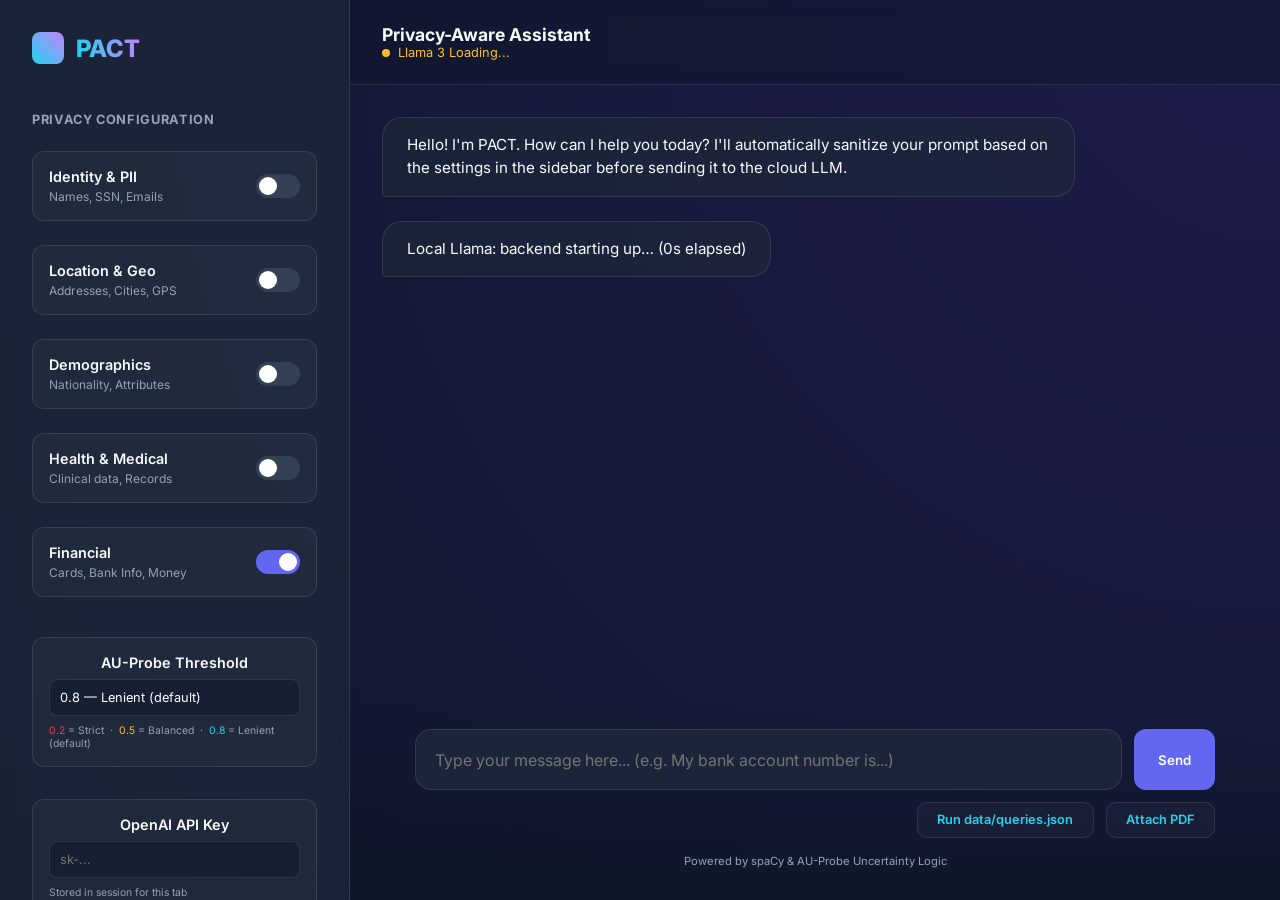
==== index.html @ 73c7859b "Fix infinite 404 loop; force cache-bust config.js and app.js - app.js: treat non-2xx HTTP responses " ====
<!DOCTYPE html>
<html lang="en">
<head>
    <meta charset="UTF-8">
    <meta name="viewport" content="width=device-width, initial-scale=1.0">
    <title>PACT | Private LLM Workspace</title>
    <link rel="stylesheet" href="style.css?v=2">
    <link rel="preconnect" href="https://fonts.googleapis.com">
    <link rel="preconnect" href="https://fonts.gstatic.com" crossorigin>
    <link href="https://fonts.googleapis.com/css2?family=Inter:wght@400;600;800&display=swap" rel="stylesheet">
</head>
<body>
    <aside class="sidebar">
        <div class="logo-container">
            <div style="width: 32px; height: 32px; background: linear-gradient(45deg, var(--accent-cyan), var(--accent-purple)); border-radius: 8px;"></div>
            <h1>PACT</h1>
        </div>
        
        <div class="privacy-controls">
            <h2 style="font-size: 0.8rem; text-transform: uppercase; letter-spacing: 0.05em; color: var(--text-muted);">Privacy Configuration</h2>
            
            <div class="control-item">
                <div class="control-label">
                    <span>Identity & PII</span>
                    <small>Names, SSN, Emails</small>
                </div>
                <label class="switch">
                    <input type="checkbox" id="toggle-identity">
                    <span class="slider"></span>
                </label>
            </div>

            <div class="control-item">
                <div class="control-label">
                    <span>Location & Geo</span>
                    <small>Addresses, Cities, GPS</small>
                </div>
                <label class="switch">
                    <input type="checkbox" id="toggle-location">
                    <span class="slider"></span>
                </label>
            </div>

            <div class="control-item">
                <div class="control-label">
                    <span>Demographics</span>
                    <small>Nationality, Attributes</small>
                </div>
                <label class="switch">
                    <input type="checkbox" id="toggle-demographic">
                    <span class="slider"></span>
                </label>
            </div>

            <div class="control-item">
                <div class="control-label">
                    <span>Health & Medical</span>
                    <small>Clinical data, Records</small>
                </div>
                <label class="switch">
                    <input type="checkbox" id="toggle-health">
                    <span class="slider"></span>
                </label>
            </div>

            <div class="control-item">
                <div class="control-label">
                    <span>Financial</span>
                    <small>Cards, Bank Info, Money</small>
                </div>
                <label class="switch">
                    <input type="checkbox" id="toggle-financial" checked>
                    <span class="slider"></span>
                </label>
            </div>
            <div class="control-item" style="margin-top: 1rem; flex-direction: column; align-items: flex-start; gap: 8px;">
                <div class="control-label" style="width: 100%; display: flex; justify-content: space-between; align-items: center;">
                    <span>AU-Probe Threshold</span>
                </div>
                <select id="au-threshold-select" style="width: 100%; background: rgba(15, 23, 42, 0.5); border: 1px solid var(--glass-border); border-radius: 8px; padding: 10px; color: white; font-size: 0.8rem; outline: none; cursor: pointer; appearance: none; -webkit-appearance: none;">
                    <option value="0.2">0.2 — Strict (flag most uncertainty)</option>
                    <option value="0.5">0.5 — Balanced</option>
                    <option value="0.8" selected>0.8 — Lenient (default)</option>
                </select>
                <small style="color: var(--text-muted); font-size: 0.65rem;">
                    <span style="color: #ef4444;">0.2</span> = Strict &nbsp;·&nbsp;
                    <span style="color: #fbbf24;">0.5</span> = Balanced &nbsp;·&nbsp;
                    <span style="color: #22d3ee;">0.8</span> = Lenient (default)
                </small>
            </div>

            <div class="control-item" style="margin-top: 0.5rem; flex-direction: column; align-items: flex-start; gap: 8px;">
                <div class="control-label" style="width: 100%; display: flex; justify-content: space-between; align-items: center;">
                    <span>OpenAI API Key <span id="key-status" style="font-size: 0.7rem; color: #94a3b8; font-weight: normal;"></span></span>
                </div>
                <input type="password" id="api-key-input" placeholder="sk-..." style="width: 100%; background: rgba(15, 23, 42, 0.5); border: 1px solid var(--glass-border); border-radius: 8px; padding: 10px; color: white; font-size: 0.8rem; outline: none;">
                <small style="color: var(--text-muted); font-size: 0.65rem;">Stored in session for this tab</small>
            </div>
        </div>

        <div style="margin-top: auto; padding-top: 2rem; border-top: 1px solid var(--glass-border);">
            <p style="font-size: 0.75rem; color: var(--text-muted);">
                PACT ensures that raw sensitive data stays on your device. Only sanitized prompts reach the cloud.
            </p>
        </div>
    </aside>

    <main class="chat-container">
        <header class="chat-header">
            <h2 style="font-size: 1.1rem;">Privacy-Aware Assistant</h2>
            <div id="llama-status-badge" style="display: flex; align-items: center; gap: 8px; font-size: 0.8rem; color: var(--accent-cyan); opacity: 0.5;">
                <div id="llama-status-dot" style="width: 8px; height: 8px; border-radius: 50%; background: #94a3b8;"></div>
                <span id="llama-status-text">Llama 3 Loading...</span>
            </div>
        </header>

        <div class="chat-messages" id="chat-messages">
            <div class="message bot-message">
                Hello! I'm PACT. How can I help you today? I'll automatically sanitize your prompt based on the settings in the sidebar before sending it to the cloud LLM.
            </div>
        </div>

        <div class="chat-input-area">
            <div id="attachment-preview" style="display: none; margin-bottom: 8px; font-size: 0.8rem; background: rgba(94, 234, 212, 0.1); padding: 6px 10px; border-radius: 6px; border: 1px solid var(--accent-cyan); color: var(--accent-cyan);">
                <span id="attached-filename"></span>
                <button id="remove-attachment" style="background: none; border: none; color: #ff6b6b; cursor: pointer; margin-left: 10px; font-weight: bold;">✕</button>
            </div>
            <div class="input-wrapper">
                <textarea id="user-input" placeholder="Type your message here... (e.g. My bank account number is...)" rows="1"></textarea>
                <button type="button" id="send-btn">Send</button>
            </div>
            <div class="input-actions">
                <button type="button" id="batch-from-file-btn" class="action-btn" title="Runs every query in data/queries.json on the server">Run data/queries.json</button>
                <button type="button" id="attach-doc-btn" class="action-btn" title="Extract text from a PDF into the chat box">Attach PDF</button>
                <input type="file" id="file-input" style="display: none;" accept=".pdf,.png,.jpg,.jpeg">
            </div>
            <p style="text-align: center; font-size: 0.7rem; color: var(--text-muted); margin-top: 1rem;">
                Powered by spaCy & AU-Probe Uncertainty Logic
            </p>
        </div>
    </main>

    <script src="config.js?v=2"></script>
    <script src="app.js?v=4"></script>
</body>
</html>
---- style.css ----
:root {
    --primary: #6366f1;
    --primary-hover: #4f46e5;
    --bg-dark: #0f172a;
    --panel-bg: rgba(30, 41, 59, 0.7);
    --glass-border: rgba(255, 255, 255, 0.1);
    --text-main: #f8fafc;
    --text-muted: #94a3b8;
    --accent-cyan: #22d3ee;
    --accent-purple: #c084fc;
}

* {
    margin: 0;
    padding: 0;
    box-sizing: border-box;
    font-family: 'Inter', -apple-system, BlinkMacSystemFont, "Segoe UI", Roboto, Helvetica, Arial, sans-serif;
}

body {
    background: radial-gradient(circle at top right, #1e1b4b, #0f172a);
    color: var(--text-main);
    height: 100vh;
    display: flex;
    overflow: hidden;
}

/* Sidebar Styling */
.sidebar {
    width: 350px;
    background: var(--panel-bg);
    backdrop-filter: blur(12px);
    border-right: 1px solid var(--glass-border);
    padding: 2rem;
    display: flex;
    flex-direction: column;
    gap: 2rem;
    overflow-y: auto;
    height: 100vh;
}

.logo-container {
    display: flex;
    align-items: center;
    gap: 12px;
    margin-bottom: 1rem;
}

.logo-container h1 {
    font-size: 1.5rem;
    font-weight: 800;
    background: linear-gradient(to right, var(--accent-cyan), var(--accent-purple));
    -webkit-background-clip: text;
    -webkit-text-fill-color: transparent;
}

.privacy-controls {
    display: flex;
    flex-direction: column;
    gap: 1.5rem;
}

.control-item {
    display: flex;
    justify-content: space-between;
    align-items: center;
    background: rgba(255, 255, 255, 0.03);
    padding: 1rem;
    border-radius: 12px;
    border: 1px solid var(--glass-border);
    transition: all 0.3s ease;
}

.control-item:hover {
    border-color: rgba(99, 102, 241, 0.4);
    background: rgba(255, 255, 255, 0.05);
}

.control-label {
    display: flex;
    flex-direction: column;
    gap: 4px;
}

.control-label span {
    font-weight: 600;
    font-size: 0.9rem;
}

.control-label small {
    color: var(--text-muted);
    font-size: 0.75rem;
}

/* Modern Toggle Switch */
.switch {
    position: relative;
    display: inline-block;
    width: 44px;
    height: 24px;
}

.switch input {
    opacity: 0;
    width: 0;
    height: 0;
}

.slider {
    position: absolute;
    cursor: pointer;
    top: 0;
    left: 0;
    right: 0;
    bottom: 0;
    background-color: #334155;
    transition: .4s;
    border-radius: 24px;
}

.slider:before {
    position: absolute;
    content: "";
    height: 18px;
    width: 18px;
    left: 3px;
    bottom: 3px;
    background-color: white;
    transition: .4s;
    border-radius: 50%;
}

input:checked + .slider {
    background-color: var(--primary);
}

input:checked + .slider:before {
    transform: translateX(20px);
}

/* Chat Area Main Styling */
.chat-container {
    flex: 1;
    display: flex;
    flex-direction: column;
    height: 100vh;
}

.chat-header {
    padding: 1.5rem 2rem;
    border-bottom: 1px solid var(--glass-border);
    background: rgba(15, 23, 42, 0.5);
    backdrop-filter: blur(8px);
}

.chat-messages {
    flex: 1;
    overflow-y: auto;
    padding: 2rem;
    display: flex;
    flex-direction: column;
    gap: 1.5rem;
}

.message {
    max-width: 80%;
    padding: 1rem 1.5rem;
    border-radius: 20px;
    line-height: 1.5;
    font-size: 0.95rem;
    animation: fadeIn 0.3s ease;
}

.user-message {
    align-self: flex-end;
    background: var(--primary);
    color: white;
    border-bottom-right-radius: 4px;
}

.bot-message {
    align-self: flex-start;
    background: var(--panel-bg);
    border: 1px solid var(--glass-border);
    border-bottom-left-radius: 4px;
}

.chat-input-area {
    padding: 2rem;
    background: linear-gradient(to top, var(--bg-dark), transparent);
}

.input-wrapper {
    max-width: 800px;
    margin: 0 auto;
    position: relative;
    display: flex;
    gap: 12px;
}

textarea {
    width: 100%;
    background: rgba(30, 41, 59, 0.8);
    border: 1px solid var(--glass-border);
    border-radius: 16px;
    padding: 1.2rem;
    color: white;
    resize: none;
    outline: none;
    font-size: 1rem;
    backdrop-filter: blur(10px);
    transition: border 0.3s ease;
}

textarea:focus {
    border-color: var(--primary);
}

#send-btn {
    background: var(--primary);
    color: white;
    border: none;
    padding: 0 1.5rem;
    border-radius: 12px;
    cursor: pointer;
    font-weight: 600;
    transition: all 0.3s ease;
}

#send-btn:hover {
    background: var(--primary-hover);
    transform: translateY(-2px);
}

.input-actions {
    max-width: 800px;
    margin: 0.75rem auto 0;
    display: flex;
    justify-content: flex-end;
    gap: 12px;
}

.action-btn {
    background: rgba(255, 255, 255, 0.03) !important;
    color: var(--accent-cyan);
    border: 1px solid var(--glass-border);
    padding: 0.6rem 1.2rem;
    border-radius: 10px;
    cursor: pointer;
    font-size: 0.8rem;
    font-weight: 600;
    transition: all 0.2s ease;
    outline: none;
    display: flex;
    align-items: center;
    gap: 6px;
}

.action-btn:hover {
    border-color: var(--accent-cyan);
    background: rgba(34, 211, 238, 0.08) !important;
    transform: translateY(-1px);
    box-shadow: 0 4px 12px rgba(0, 0, 0, 0.2);
}

@keyframes fadeIn {
    from { opacity: 0; transform: translateY(10px); }
    to { opacity: 1; transform: translateY(0); }
}

/* Custom Scrollbar */
::-webkit-scrollbar {
    width: 6px;
}
::-webkit-scrollbar-track {
    background: transparent;
}
::-webkit-scrollbar-thumb {
    background: #334155;
    border-radius: 10px;
}
::-webkit-scrollbar-thumb:hover {
    background: #475569;
}
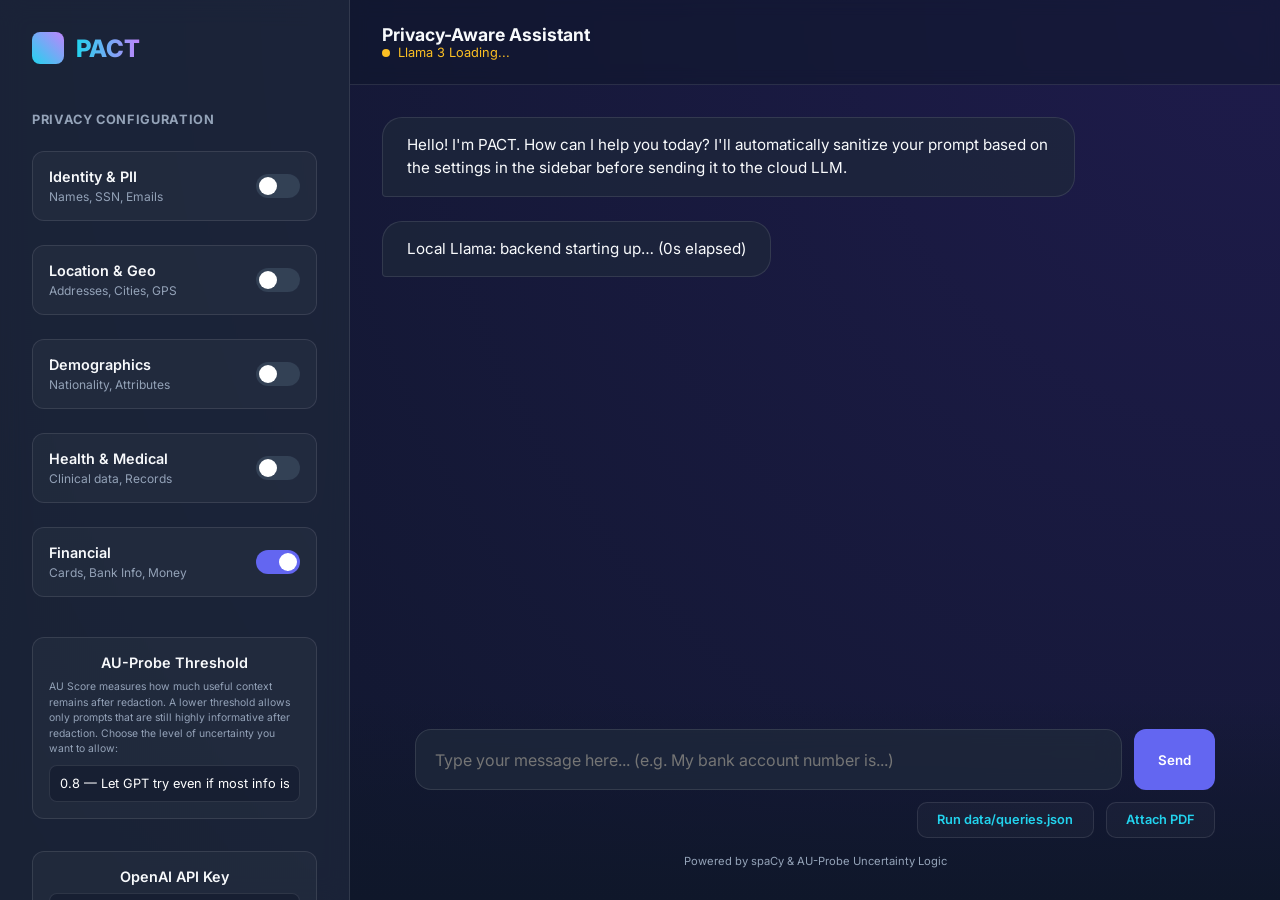
==== commit 1285054a: "Add AU Score explanation and user-friendly threshold labels in sidebar" ====
--- a/index.html
+++ b/index.html
@@ -77,16 +77,14 @@
                 <div class="control-label" style="width: 100%; display: flex; justify-content: space-between; align-items: center;">
                     <span>AU-Probe Threshold</span>
                 </div>
+                <small style="color: var(--text-muted); font-size: 0.65rem; line-height: 1.5;">
+                    AU Score measures how much useful context remains after redaction. A lower threshold allows only prompts that are still highly informative after redaction. Choose the level of uncertainty you want to allow:
+                </small>
                 <select id="au-threshold-select" style="width: 100%; background: rgba(15, 23, 42, 0.5); border: 1px solid var(--glass-border); border-radius: 8px; padding: 10px; color: white; font-size: 0.8rem; outline: none; cursor: pointer; appearance: none; -webkit-appearance: none;">
-                    <option value="0.2">0.2 — Strict (flag most uncertainty)</option>
-                    <option value="0.5">0.5 — Balanced</option>
-                    <option value="0.8" selected>0.8 — Lenient (default)</option>
+                    <option value="0.2">0.2 — I want GPT to only answer well-formed prompts</option>
+                    <option value="0.5">0.5 — I'm okay with some context being stripped</option>
+                    <option value="0.8" selected>0.8 — Let GPT try even if most info is redacted</option>
                 </select>
-                <small style="color: var(--text-muted); font-size: 0.65rem;">
-                    <span style="color: #ef4444;">0.2</span> = Strict &nbsp;·&nbsp;
-                    <span style="color: #fbbf24;">0.5</span> = Balanced &nbsp;·&nbsp;
-                    <span style="color: #22d3ee;">0.8</span> = Lenient (default)
-                </small>
             </div>
 
             <div class="control-item" style="margin-top: 0.5rem; flex-direction: column; align-items: flex-start; gap: 8px;">
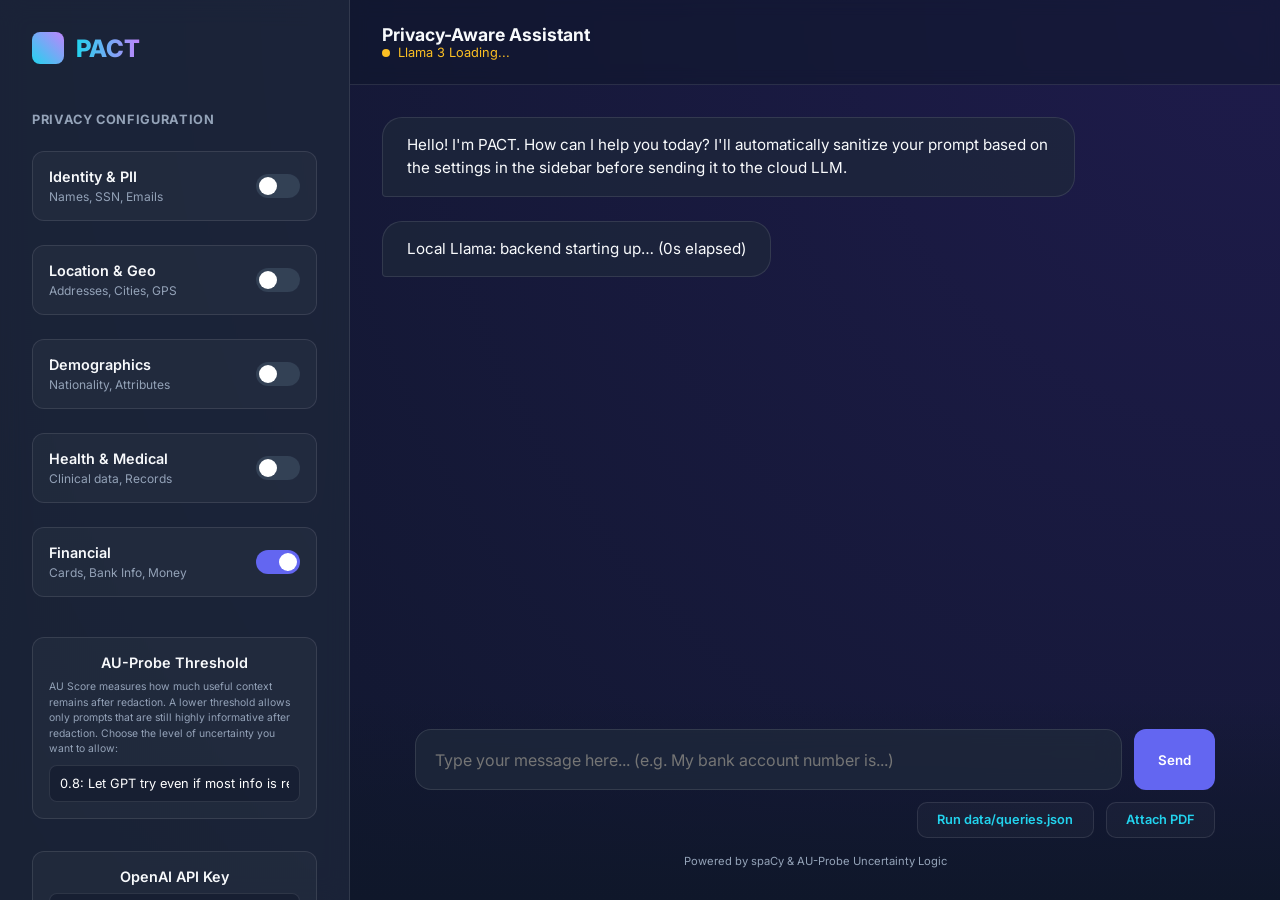
==== commit c0209645: "Remove em dashes and emojis from UI and codebase" ====
--- a/index.html
+++ b/index.html
@@ -81,9 +81,9 @@
                     AU Score measures how much useful context remains after redaction. A lower threshold allows only prompts that are still highly informative after redaction. Choose the level of uncertainty you want to allow:
                 </small>
                 <select id="au-threshold-select" style="width: 100%; background: rgba(15, 23, 42, 0.5); border: 1px solid var(--glass-border); border-radius: 8px; padding: 10px; color: white; font-size: 0.8rem; outline: none; cursor: pointer; appearance: none; -webkit-appearance: none;">
-                    <option value="0.2">0.2 — I want GPT to only answer well-formed prompts</option>
-                    <option value="0.5">0.5 — I'm okay with some context being stripped</option>
-                    <option value="0.8" selected>0.8 — Let GPT try even if most info is redacted</option>
+                    <option value="0.2">0.2: I want GPT to only answer well-formed prompts</option>
+                    <option value="0.5">0.5: I'm okay with some context being stripped</option>
+                    <option value="0.8" selected>0.8: Let GPT try even if most info is redacted</option>
                 </select>
             </div>
 
@@ -121,7 +121,7 @@
         <div class="chat-input-area">
             <div id="attachment-preview" style="display: none; margin-bottom: 8px; font-size: 0.8rem; background: rgba(94, 234, 212, 0.1); padding: 6px 10px; border-radius: 6px; border: 1px solid var(--accent-cyan); color: var(--accent-cyan);">
                 <span id="attached-filename"></span>
-                <button id="remove-attachment" style="background: none; border: none; color: #ff6b6b; cursor: pointer; margin-left: 10px; font-weight: bold;">✕</button>
+                <button id="remove-attachment" style="background: none; border: none; color: #ff6b6b; cursor: pointer; margin-left: 10px; font-weight: bold;">X</button>
             </div>
             <div class="input-wrapper">
                 <textarea id="user-input" placeholder="Type your message here... (e.g. My bank account number is...)" rows="1"></textarea>
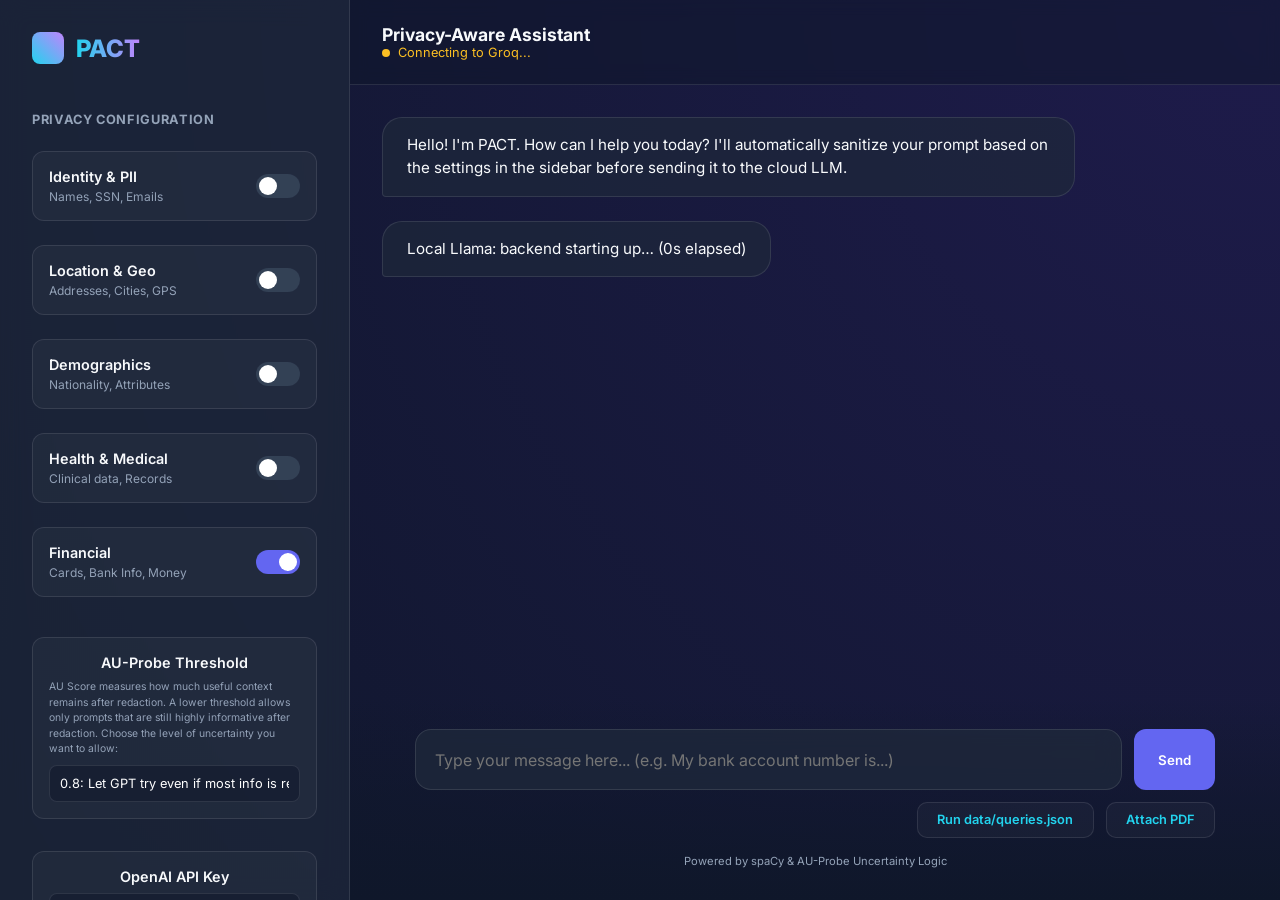
==== commit 0bf1c32e: "Rename Local Llama labels to Groq in UI" ====
--- a/index.html
+++ b/index.html
@@ -108,7 +108,7 @@
             <h2 style="font-size: 1.1rem;">Privacy-Aware Assistant</h2>
             <div id="llama-status-badge" style="display: flex; align-items: center; gap: 8px; font-size: 0.8rem; color: var(--accent-cyan); opacity: 0.5;">
                 <div id="llama-status-dot" style="width: 8px; height: 8px; border-radius: 50%; background: #94a3b8;"></div>
-                <span id="llama-status-text">Llama 3 Loading...</span>
+                <span id="llama-status-text">Connecting to Groq...</span>
             </div>
         </header>
 
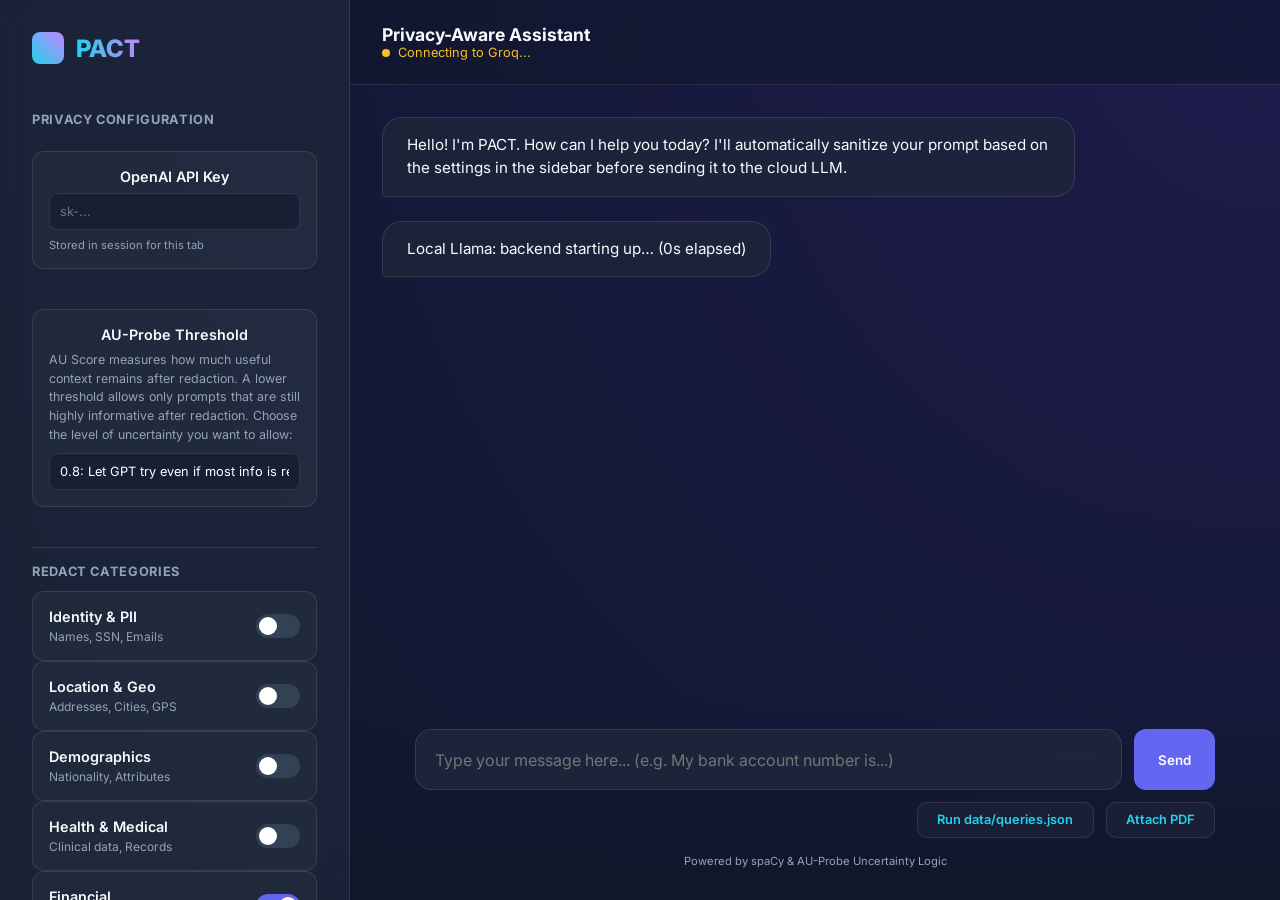
==== commit dc6f4951: "Reorder sidebar: API key first, AU-Probe second, category toggles last" ====
--- a/index.html
+++ b/index.html
@@ -18,68 +18,22 @@
         
         <div class="privacy-controls">
             <h2 style="font-size: 0.8rem; text-transform: uppercase; letter-spacing: 0.05em; color: var(--text-muted);">Privacy Configuration</h2>
-            
-            <div class="control-item">
-                <div class="control-label">
-                    <span>Identity & PII</span>
-                    <small>Names, SSN, Emails</small>
+
+            <div class="control-item" style="flex-direction: column; align-items: flex-start; gap: 8px;">
+                <div class="control-label" style="width: 100%; display: flex; justify-content: space-between; align-items: center;">
+                    <span>OpenAI API Key <span id="key-status" style="font-size: 0.7rem; color: #94a3b8; font-weight: normal;"></span></span>
                 </div>
-                <label class="switch">
-                    <input type="checkbox" id="toggle-identity">
-                    <span class="slider"></span>
-                </label>
+                <input type="password" id="api-key-input" placeholder="sk-..." style="width: 100%; background: rgba(15, 23, 42, 0.5); border: 1px solid var(--glass-border); border-radius: 8px; padding: 10px; color: white; font-size: 0.8rem; outline: none;">
+                <small style="color: var(--text-muted); font-size: 0.7rem;">Stored in session for this tab</small>
             </div>
 
-            <div class="control-item">
-                <div class="control-label">
-                    <span>Location & Geo</span>
-                    <small>Addresses, Cities, GPS</small>
-                </div>
-                <label class="switch">
-                    <input type="checkbox" id="toggle-location">
-                    <span class="slider"></span>
-                </label>
-            </div>
-
-            <div class="control-item">
-                <div class="control-label">
-                    <span>Demographics</span>
-                    <small>Nationality, Attributes</small>
-                </div>
-                <label class="switch">
-                    <input type="checkbox" id="toggle-demographic">
-                    <span class="slider"></span>
-                </label>
-            </div>
-
-            <div class="control-item">
-                <div class="control-label">
-                    <span>Health & Medical</span>
-                    <small>Clinical data, Records</small>
-                </div>
-                <label class="switch">
-                    <input type="checkbox" id="toggle-health">
-                    <span class="slider"></span>
-                </label>
-            </div>
-
-            <div class="control-item">
-                <div class="control-label">
-                    <span>Financial</span>
-                    <small>Cards, Bank Info, Money</small>
-                </div>
-                <label class="switch">
-                    <input type="checkbox" id="toggle-financial" checked>
-                    <span class="slider"></span>
-                </label>
-            </div>
             <div class="control-item" style="margin-top: 1rem; flex-direction: column; align-items: flex-start; gap: 8px;">
                 <div class="control-label" style="width: 100%; display: flex; justify-content: space-between; align-items: center;">
                     <span>AU-Probe Threshold</span>
                 </div>
-                <small style="color: var(--text-muted); font-size: 0.65rem; line-height: 1.5;">
+                <p style="color: var(--text-muted); font-size: 0.78rem; line-height: 1.5; margin: 0;">
                     AU Score measures how much useful context remains after redaction. A lower threshold allows only prompts that are still highly informative after redaction. Choose the level of uncertainty you want to allow:
-                </small>
+                </p>
                 <select id="au-threshold-select" style="width: 100%; background: rgba(15, 23, 42, 0.5); border: 1px solid var(--glass-border); border-radius: 8px; padding: 10px; color: white; font-size: 0.8rem; outline: none; cursor: pointer; appearance: none; -webkit-appearance: none;">
                     <option value="0.2">0.2: I want GPT to only answer well-formed prompts</option>
                     <option value="0.5">0.5: I'm okay with some context being stripped</option>
@@ -87,12 +41,63 @@
                 </select>
             </div>
 
-            <div class="control-item" style="margin-top: 0.5rem; flex-direction: column; align-items: flex-start; gap: 8px;">
-                <div class="control-label" style="width: 100%; display: flex; justify-content: space-between; align-items: center;">
-                    <span>OpenAI API Key <span id="key-status" style="font-size: 0.7rem; color: #94a3b8; font-weight: normal;"></span></span>
+            <div style="margin-top: 1rem; border-top: 1px solid var(--glass-border); padding-top: 1rem;">
+                <h2 style="font-size: 0.8rem; text-transform: uppercase; letter-spacing: 0.05em; color: var(--text-muted); margin-bottom: 0.75rem;">Redact Categories</h2>
+
+                <div class="control-item">
+                    <div class="control-label">
+                        <span>Identity & PII</span>
+                        <small>Names, SSN, Emails</small>
+                    </div>
+                    <label class="switch">
+                        <input type="checkbox" id="toggle-identity">
+                        <span class="slider"></span>
+                    </label>
                 </div>
-                <input type="password" id="api-key-input" placeholder="sk-..." style="width: 100%; background: rgba(15, 23, 42, 0.5); border: 1px solid var(--glass-border); border-radius: 8px; padding: 10px; color: white; font-size: 0.8rem; outline: none;">
-                <small style="color: var(--text-muted); font-size: 0.65rem;">Stored in session for this tab</small>
+
+                <div class="control-item">
+                    <div class="control-label">
+                        <span>Location & Geo</span>
+                        <small>Addresses, Cities, GPS</small>
+                    </div>
+                    <label class="switch">
+                        <input type="checkbox" id="toggle-location">
+                        <span class="slider"></span>
+                    </label>
+                </div>
+
+                <div class="control-item">
+                    <div class="control-label">
+                        <span>Demographics</span>
+                        <small>Nationality, Attributes</small>
+                    </div>
+                    <label class="switch">
+                        <input type="checkbox" id="toggle-demographic">
+                        <span class="slider"></span>
+                    </label>
+                </div>
+
+                <div class="control-item">
+                    <div class="control-label">
+                        <span>Health & Medical</span>
+                        <small>Clinical data, Records</small>
+                    </div>
+                    <label class="switch">
+                        <input type="checkbox" id="toggle-health">
+                        <span class="slider"></span>
+                    </label>
+                </div>
+
+                <div class="control-item">
+                    <div class="control-label">
+                        <span>Financial</span>
+                        <small>Cards, Bank Info, Money</small>
+                    </div>
+                    <label class="switch">
+                        <input type="checkbox" id="toggle-financial" checked>
+                        <span class="slider"></span>
+                    </label>
+                </div>
             </div>
         </div>
 
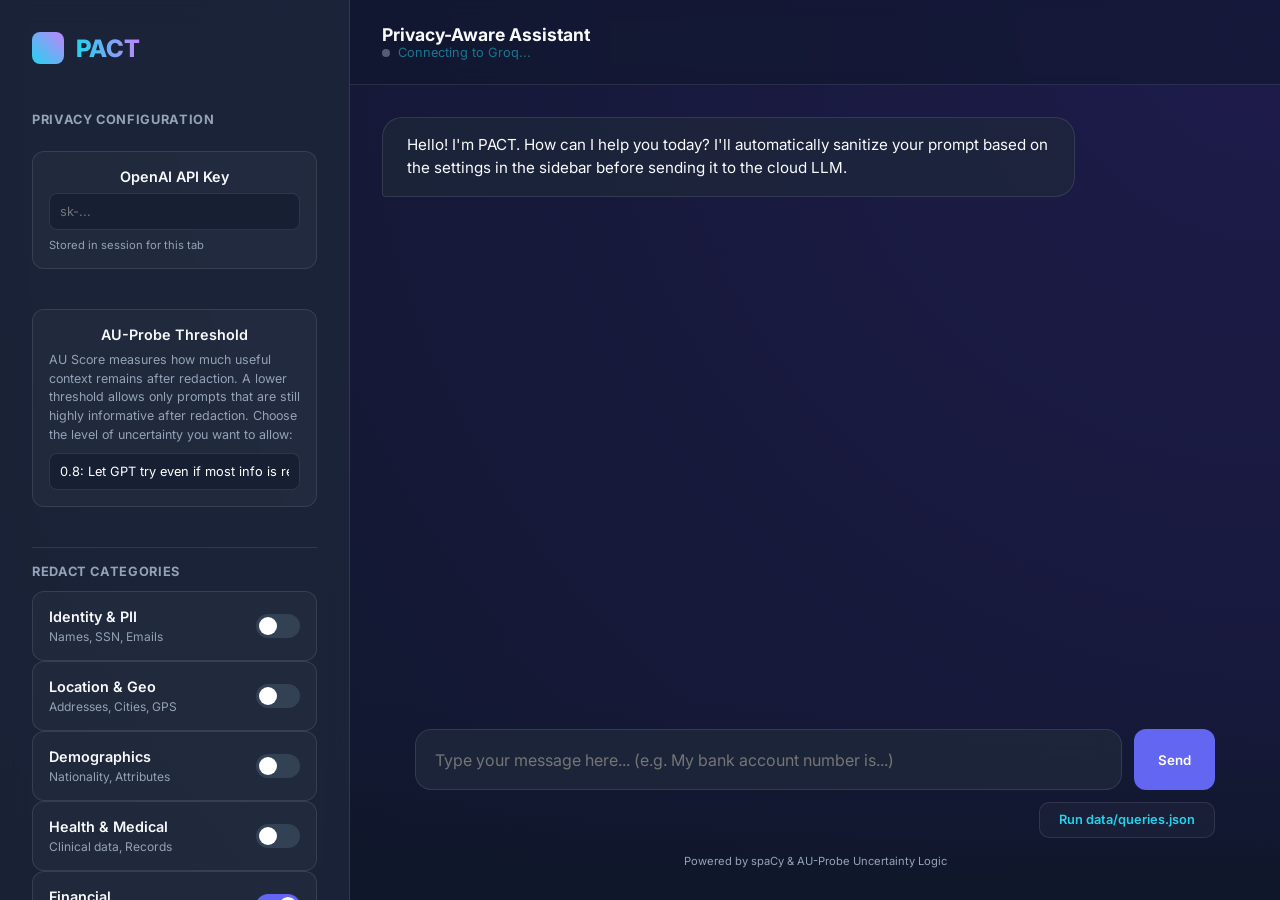
==== commit eff06517: "Remove Attach PDF button from UI" ====
--- a/index.html
+++ b/index.html
@@ -124,18 +124,12 @@
         </div>
 
         <div class="chat-input-area">
-            <div id="attachment-preview" style="display: none; margin-bottom: 8px; font-size: 0.8rem; background: rgba(94, 234, 212, 0.1); padding: 6px 10px; border-radius: 6px; border: 1px solid var(--accent-cyan); color: var(--accent-cyan);">
-                <span id="attached-filename"></span>
-                <button id="remove-attachment" style="background: none; border: none; color: #ff6b6b; cursor: pointer; margin-left: 10px; font-weight: bold;">X</button>
-            </div>
             <div class="input-wrapper">
                 <textarea id="user-input" placeholder="Type your message here... (e.g. My bank account number is...)" rows="1"></textarea>
                 <button type="button" id="send-btn">Send</button>
             </div>
             <div class="input-actions">
                 <button type="button" id="batch-from-file-btn" class="action-btn" title="Runs every query in data/queries.json on the server">Run data/queries.json</button>
-                <button type="button" id="attach-doc-btn" class="action-btn" title="Extract text from a PDF into the chat box">Attach PDF</button>
-                <input type="file" id="file-input" style="display: none;" accept=".pdf,.png,.jpg,.jpeg">
             </div>
             <p style="text-align: center; font-size: 0.7rem; color: var(--text-muted); margin-top: 1rem;">
                 Powered by spaCy & AU-Probe Uncertainty Logic
@@ -144,6 +138,6 @@
     </main>
 
     <script src="config.js?v=2"></script>
-    <script src="app.js?v=4"></script>
+    <script src="app.js?v=5"></script>
 </body>
 </html>
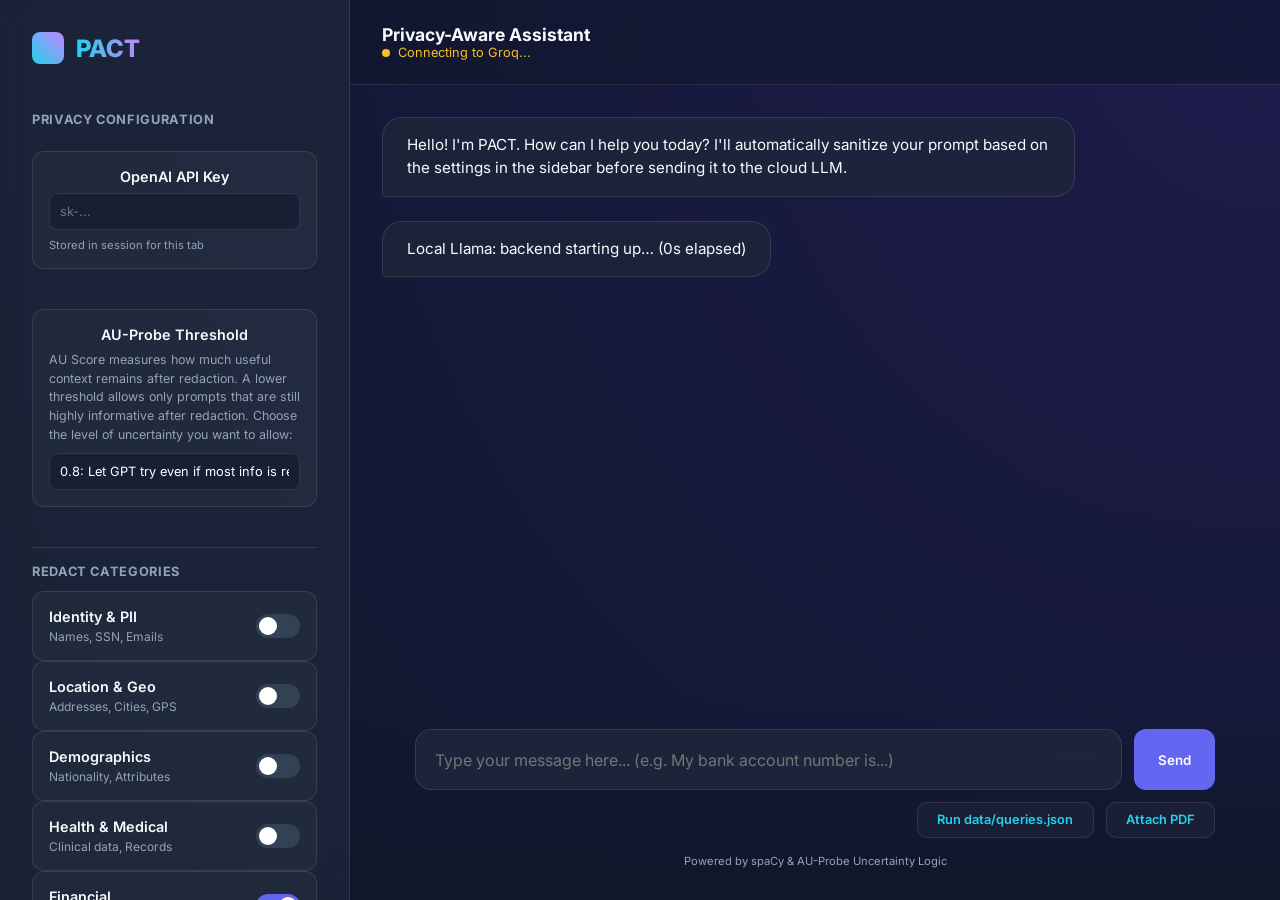
==== commit e677659d: "Revert "Remove Attach PDF button from UI" This reverts commit eff0651722e4d60b58e2243cbf2af929df5613" ====
--- a/index.html
+++ b/index.html
@@ -124,12 +124,18 @@
         </div>
 
         <div class="chat-input-area">
+            <div id="attachment-preview" style="display: none; margin-bottom: 8px; font-size: 0.8rem; background: rgba(94, 234, 212, 0.1); padding: 6px 10px; border-radius: 6px; border: 1px solid var(--accent-cyan); color: var(--accent-cyan);">
+                <span id="attached-filename"></span>
+                <button id="remove-attachment" style="background: none; border: none; color: #ff6b6b; cursor: pointer; margin-left: 10px; font-weight: bold;">X</button>
+            </div>
             <div class="input-wrapper">
                 <textarea id="user-input" placeholder="Type your message here... (e.g. My bank account number is...)" rows="1"></textarea>
                 <button type="button" id="send-btn">Send</button>
             </div>
             <div class="input-actions">
                 <button type="button" id="batch-from-file-btn" class="action-btn" title="Runs every query in data/queries.json on the server">Run data/queries.json</button>
+                <button type="button" id="attach-doc-btn" class="action-btn" title="Extract text from a PDF into the chat box">Attach PDF</button>
+                <input type="file" id="file-input" style="display: none;" accept=".pdf,.png,.jpg,.jpeg">
             </div>
             <p style="text-align: center; font-size: 0.7rem; color: var(--text-muted); margin-top: 1rem;">
                 Powered by spaCy & AU-Probe Uncertainty Logic
